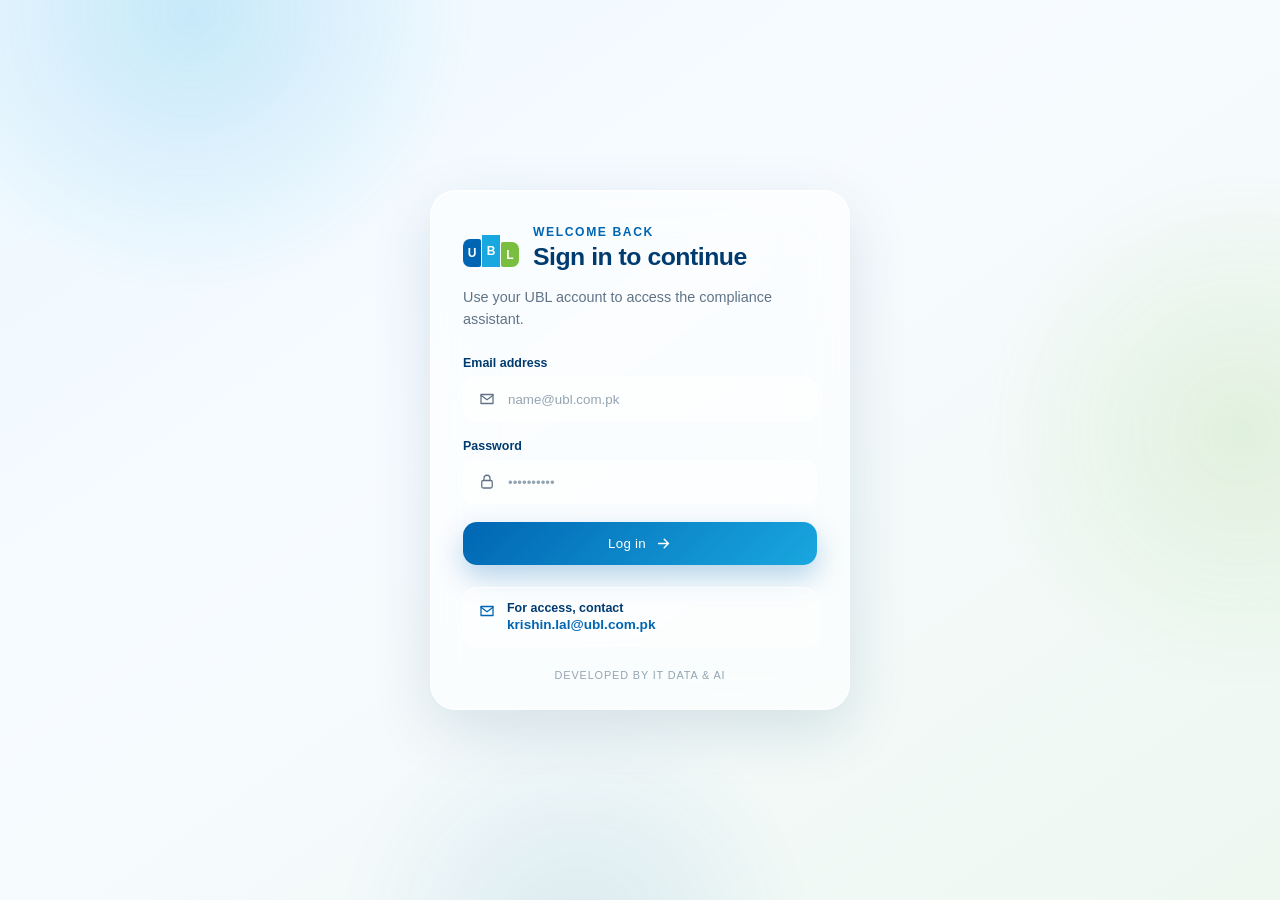
==== index.html @ 221191c2 "intital commit" ====
<!doctype html>
<html lang="en">
<head>
  <meta charset="utf-8">
  <meta name="viewport" content="width=device-width, initial-scale=1">
  <meta name="theme-color" content="#005aa9">
  <meta name="description" content="UBL compliance knowledge assistant">
  <title>UBL Compliance Assistant</title>
  <link rel="stylesheet" href="styles.css?v=6">
  <script src="config.js"></script>
  <script src="auth.js"></script>
  <script>requireSession();</script>
</head>
<body>
  <div class="aurora" aria-hidden="true"><i></i><i></i><i></i></div>

  <header class="topbar glass">
    <a class="brand" href="index.html" aria-label="UBL Compliance Assistant home">
      <span class="ubl-mark" aria-hidden="true"><b>U</b><b>B</b><b>L</b></span>
      <span class="brand-copy"><strong>United Bank Limited</strong><small>Compliance Assistant</small></span>
    </a>
    <div class="topbar-right">
      <span class="pilot"><i></i> Compliance knowledge base</span>
      <button id="logout-button" class="logout-button" type="button" title="Log out">
        <svg viewBox="0 0 24 24" aria-hidden="true"><path d="M9 21H5a2 2 0 0 1-2-2V5a2 2 0 0 1 2-2h4"/><path d="M16 17l5-5-5-5"/><path d="M21 12H9"/></svg>
      </button>
    </div>
  </header>

  <main class="app-shell">
    <section id="welcome" class="welcome">
      <div class="welcome-icon glass" aria-hidden="true">
        <svg viewBox="0 0 32 32"><path d="M8 7.5h16v17H8zM11.5 11h9M11.5 15h9M11.5 19h5"/></svg>
      </div>
      <p class="kicker">UBL Compliance Knowledge</p>
      <h1>How can I help?</h1>
      <p>Ask a compliance question in your own words. I will review the indexed guidance and provide a structured, source-grounded response.</p>
    </section>

    <section id="conversation" class="conversation" aria-live="polite"></section>

    <section id="error-panel" class="error-card glass" hidden role="alert">
      <strong>Something went wrong</strong>
      <p id="error-message"></p>
    </section>

    <div id="thinking" class="thinking" hidden aria-live="polite">
      <span class="assistant-avatar">UBL</span>
      <div class="thinking-bubble glass"><i></i><i></i><i></i><span>Reviewing relevant guidance</span></div>
    </div>
  </main>

  <div class="composer-wrap">
    <form id="question-form" class="composer glass">
      <label class="sr-only" for="question">Ask a compliance question</label>
      <textarea id="question" name="question" rows="1" maxlength="4000" required autofocus placeholder="Ask a compliance question..."></textarea>
      <button id="ask-button" type="submit" aria-label="Send question">
        <svg viewBox="0 0 24 24" aria-hidden="true"><path d="m5 12 14-7-5.5 14-2.5-5.5z"/></svg>
      </button>
    </form>
    <p class="composer-note">Verify material compliance decisions against the cited source and applicable UBL policy.</p>
  </div>

  <template id="user-message-template">
    <article class="turn user-turn">
      <div class="user-bubble"></div>
      <span class="user-avatar" aria-hidden="true">You</span>
    </article>
  </template>

  <template id="assistant-message-template">
    <article class="turn assistant-turn">
      <span class="assistant-avatar" aria-hidden="true">UBL</span>
      <div class="assistant-content">
        <div class="answer-topline">
          <span class="answer-status"></span>
          <button class="copy-button" type="button" aria-label="Copy complete answer">
            <svg viewBox="0 0 24 24" aria-hidden="true"><rect x="8" y="8" width="11" height="11" rx="2"/><path d="M16 8V6a2 2 0 0 0-2-2H6a2 2 0 0 0-2 2v8a2 2 0 0 0 2 2h2"/></svg>
            <span>Copy</span>
          </button>
        </div>
        <div class="answer-body markdown-body"></div>
        <div class="warning-list" hidden></div>
        <section class="sources" hidden>
          <button class="sources-toggle" type="button" aria-expanded="true">
            <span><b class="source-count"></b> Sources</span><i aria-hidden="true"></i>
          </button>
          <div class="source-list"></div>
        </section>
      </div>
    </article>
  </template>

  <script src="app.js?v=6" defer></script>
</body>
</html>
---- styles.css ----
:root {
  --ubl-blue: #0066b3;
  --ubl-deep: #003b70;
  --ubl-sky: #19a7df;
  --ubl-green: #79be3f;
  --ink: #102638;
  --muted: #607386;
  --glass: rgba(255, 255, 255, .58);
  --glass-strong: rgba(255, 255, 255, .78);
  --glass-border: rgba(255, 255, 255, .8);
  --line: rgba(39, 93, 132, .13);
  --shadow: 0 20px 60px rgba(7, 61, 103, .13), inset 0 1px 0 rgba(255, 255, 255, .75);
}

* { box-sizing: border-box; }
html { scroll-behavior: smooth; }
body {
  margin: 0;
  min-height: 100vh;
  color: var(--ink);
  background: linear-gradient(145deg, #edf8ff 0%, #f7fbff 42%, #eef8f1 100%);
  font-family: -apple-system, BlinkMacSystemFont, "Segoe UI", Helvetica, Arial, sans-serif;
  -webkit-font-smoothing: antialiased;
}

.aurora { position: fixed; inset: 0; overflow: hidden; pointer-events: none; z-index: -1; }
.aurora i { position: absolute; border-radius: 50%; filter: blur(2px); opacity: .55; }
.aurora i:nth-child(1) { width: 46vw; height: 46vw; top: -22vw; left: -8vw; background: radial-gradient(circle, rgba(25,167,223,.34), transparent 68%); }
.aurora i:nth-child(2) { width: 42vw; height: 42vw; top: 18vh; right: -18vw; background: radial-gradient(circle, rgba(121,190,63,.25), transparent 68%); }
.aurora i:nth-child(3) { width: 38vw; height: 38vw; bottom: -22vw; left: 26vw; background: radial-gradient(circle, rgba(0,102,179,.18), transparent 70%); }

.glass {
  background: var(--glass);
  border: 1px solid var(--glass-border);
  box-shadow: var(--shadow);
  -webkit-backdrop-filter: blur(28px) saturate(145%);
  backdrop-filter: blur(28px) saturate(145%);
}

.topbar {
  position: sticky;
  top: 14px;
  z-index: 20;
  width: min(1120px, calc(100% - 28px));
  height: 68px;
  margin: 14px auto 0;
  padding: 0 22px;
  display: flex;
  align-items: center;
  justify-content: space-between;
  border-radius: 22px;
}

.brand { display: flex; align-items: center; gap: 13px; color: inherit; text-decoration: none; }
.ubl-mark { display: flex; align-items: end; gap: 1px; height: 32px; color: white; }
.ubl-mark b { display: grid; place-items: center; width: 18px; background: var(--ubl-blue); font-size: 12px; font-weight: 800; }
.ubl-mark b:nth-child(1) { height: 28px; border-radius: 7px 2px 2px 7px; }
.ubl-mark b:nth-child(2) { height: 32px; background: var(--ubl-sky); }
.ubl-mark b:nth-child(3) { height: 25px; background: var(--ubl-green); border-radius: 2px 7px 7px 2px; }
.brand-copy { display: grid; gap: 2px; }
.brand-copy strong { color: var(--ubl-deep); font-size: .94rem; letter-spacing: -.01em; }
.brand-copy small { color: var(--muted); font-size: .73rem; }
.pilot { display: flex; align-items: center; gap: 8px; color: var(--muted); font-size: .78rem; font-weight: 600; }
.pilot i { width: 8px; height: 8px; border-radius: 50%; background: var(--ubl-green); box-shadow: 0 0 0 5px rgba(121,190,63,.15); }

.app-shell { width: min(900px, calc(100% - 32px)); margin: 0 auto; padding: 82px 0 190px; }
.welcome { max-width: 620px; margin: 0 auto; text-align: center; animation: rise .6s ease-out; }
.welcome-icon { width: 70px; height: 70px; margin: 0 auto 24px; display: grid; place-items: center; border-radius: 23px; color: var(--ubl-blue); }
.welcome-icon svg { width: 34px; fill: none; stroke: currentColor; stroke-width: 1.8; stroke-linecap: round; stroke-linejoin: round; }
.kicker { margin: 0 0 12px; color: var(--ubl-blue); font-size: .76rem; font-weight: 700; letter-spacing: .13em; text-transform: uppercase; }
h1 { margin: 0; color: var(--ubl-deep); font-size: clamp(2.5rem, 7vw, 4.6rem); font-weight: 650; letter-spacing: -.055em; line-height: 1; }
.welcome > p:last-child { max-width: 540px; margin: 22px auto 0; color: var(--muted); font-size: 1.02rem; line-height: 1.65; }

.conversation { display: grid; gap: 38px; }
.conversation:not(:empty) { margin-top: 0; }
.turn { display: flex; align-items: flex-start; gap: 14px; animation: rise .38s ease-out; }
.user-turn { justify-content: flex-end; }
.user-bubble { max-width: min(680px, 82%); padding: 14px 18px; color: white; background: linear-gradient(135deg, var(--ubl-blue), #087fbf); border-radius: 22px 22px 6px 22px; line-height: 1.55; box-shadow: 0 12px 30px rgba(0,102,179,.2); white-space: pre-wrap; }
.user-avatar, .assistant-avatar { flex: 0 0 auto; display: grid; place-items: center; font-weight: 750; }
.user-avatar { width: 38px; height: 38px; color: var(--ubl-deep); background: rgba(255,255,255,.68); border: 1px solid rgba(255,255,255,.9); border-radius: 50%; font-size: .68rem; box-shadow: 0 8px 22px rgba(7,61,103,.1); }
.assistant-avatar { width: 42px; height: 42px; color: white; background: linear-gradient(145deg, var(--ubl-blue), var(--ubl-sky)); border: 3px solid rgba(255,255,255,.75); border-radius: 14px; font-size: .62rem; box-shadow: 0 9px 24px rgba(0,102,179,.22); }
.assistant-content { min-width: 0; width: calc(100% - 56px); }
.answer-topline { min-height: 42px; display: flex; align-items: center; justify-content: space-between; gap: 16px; }
.answer-status { display: inline-flex; align-items: center; gap: 7px; color: var(--ubl-blue); font-size: .73rem; font-weight: 750; letter-spacing: .08em; text-transform: uppercase; }
.answer-status::before { content: ""; width: 7px; height: 7px; border-radius: 50%; background: var(--ubl-green); }
.answer-status.abstain::before, .answer-status.conflict::before { background: #d06a5f; }
.answer-status.clarify::before { background: #e3a437; }
.copy-button { display: inline-flex; align-items: center; gap: 7px; padding: 8px 12px; color: var(--ubl-deep); background: rgba(255,255,255,.56); border: 1px solid rgba(255,255,255,.82); border-radius: 11px; box-shadow: 0 6px 18px rgba(7,61,103,.08); cursor: pointer; font: 600 .78rem inherit; transition: .2s ease; }
.copy-button:hover { color: white; background: var(--ubl-blue); transform: translateY(-1px); }
.copy-button svg { width: 15px; fill: none; stroke: currentColor; stroke-width: 1.8; }

.markdown-body { padding-top: 6px; color: #183347; font-size: .98rem; line-height: 1.72; }
.markdown-body h1, .markdown-body h2, .markdown-body h3 { margin: 1.45em 0 .55em; color: var(--ubl-deep); letter-spacing: -.025em; line-height: 1.25; }
.markdown-body h1 { font-size: 1.55rem; }
.markdown-body h2 { font-size: 1.3rem; padding-bottom: 7px; border-bottom: 1px solid var(--line); }
.markdown-body h3 { font-size: 1.08rem; }
.markdown-body p { margin: .65em 0; }
.markdown-body ul, .markdown-body ol { margin: .7em 0; padding-left: 1.45rem; }
.markdown-body li { margin: .38em 0; padding-left: .25rem; }
.markdown-body strong { color: var(--ubl-deep); }
.markdown-body blockquote { margin: 1em 0; padding: 10px 16px; color: var(--muted); background: rgba(255,255,255,.48); border-left: 3px solid var(--ubl-green); border-radius: 0 10px 10px 0; }
.markdown-body table { width: 100%; margin: 1rem 0; border-collapse: separate; border-spacing: 0; overflow: hidden; background: rgba(255,255,255,.58); border: 1px solid var(--line); border-radius: 14px; font-size: .88rem; }
.markdown-body th, .markdown-body td { padding: 11px 13px; text-align: left; border-right: 1px solid var(--line); border-bottom: 1px solid var(--line); vertical-align: top; }
.markdown-body th { color: white; background: var(--ubl-blue); font-weight: 650; }
.markdown-body tr:last-child td { border-bottom: 0; }
.markdown-body th:last-child, .markdown-body td:last-child { border-right: 0; }
.markdown-body code { padding: 2px 5px; color: var(--ubl-deep); background: rgba(0,102,179,.08); border-radius: 5px; }

.warning-list { margin-top: 14px; padding: 12px 14px; color: #24526e; background: rgba(220,241,252,.68); border: 1px solid rgba(25,167,223,.2); border-left: 3px solid var(--ubl-sky); border-radius: 13px; font-size: .84rem; }
.warning-list p { margin: 0 0 5px; }
.warning-list p:last-child { margin: 0; }

.sources { margin-top: 22px; overflow: hidden; background: rgba(255,255,255,.42); border: 1px solid rgba(255,255,255,.8); border-radius: 18px; box-shadow: inset 0 1px 0 rgba(255,255,255,.7); }
.sources-toggle { width: 100%; padding: 14px 17px; display: flex; align-items: center; justify-content: space-between; color: var(--ubl-deep); background: transparent; border: 0; cursor: pointer; font: 600 .85rem inherit; }
.sources-toggle i { width: 8px; height: 8px; border-right: 2px solid currentColor; border-bottom: 2px solid currentColor; transform: rotate(45deg); transition: transform .2s; }
.sources.collapsed .sources-toggle i { transform: rotate(-45deg); }
.sources.collapsed .source-list { display: none; }
.source-count { display: inline-grid; place-items: center; min-width: 24px; height: 24px; margin-right: 7px; color: white; background: var(--ubl-blue); border-radius: 8px; font-size: .72rem; }
.source-list { padding: 0 14px 13px; display: grid; gap: 9px; }
.source-card { padding: 13px 14px; background: rgba(255,255,255,.66); border: 1px solid rgba(48,104,142,.1); border-radius: 13px; }
.source-card dl { margin: 0; display: grid; grid-template-columns: 90px 1fr; gap: 5px 10px; }
.source-card dt { color: var(--muted); font-size: .72rem; font-weight: 600; }
.source-card dd { min-width: 0; margin: 0; color: var(--ink); font-size: .78rem; overflow-wrap: anywhere; }

.thinking { margin-top: 38px; display: flex; gap: 14px; align-items: flex-start; }
.thinking[hidden], .error-card[hidden] { display: none; }
.thinking-bubble { min-height: 48px; padding: 12px 18px; display: flex; align-items: center; gap: 5px; border-radius: 6px 18px 18px 18px; }
.thinking-bubble i { width: 7px; height: 7px; border-radius: 50%; background: var(--ubl-blue); animation: bounce 1.2s infinite ease-in-out; }
.thinking-bubble i:nth-child(2) { animation-delay: .15s; }
.thinking-bubble i:nth-child(3) { animation-delay: .3s; }
.thinking-bubble span { margin-left: 7px; color: var(--muted); font-size: .82rem; }
@keyframes bounce { 0%, 60%, 100% { transform: translateY(0); opacity: .45; } 30% { transform: translateY(-5px); opacity: 1; } }
@keyframes rise { from { opacity: 0; transform: translateY(12px); } to { opacity: 1; transform: none; } }

.error-card { margin: 30px 0; padding: 16px 18px; color: #8c342c; border-left: 4px solid #d06a5f; border-radius: 8px 18px 18px 8px; }
.error-card p { margin: 5px 0 0; font-size: .88rem; }

.composer-wrap { position: fixed; z-index: 30; left: 50%; bottom: 0; width: min(900px, calc(100% - 26px)); padding: 16px 0 13px; transform: translateX(-50%); }
.composer-wrap::before { content: ""; position: absolute; z-index: -1; left: -12vw; right: -12vw; bottom: 0; height: 155px; background: linear-gradient(to top, rgba(240,248,250,.98) 38%, transparent); pointer-events: none; }
.composer { min-height: 64px; padding: 9px 10px 9px 19px; display: flex; align-items: end; gap: 10px; border-radius: 25px; }
.composer textarea { flex: 1; max-height: 180px; padding: 11px 0; resize: none; overflow-y: auto; color: var(--ink); background: transparent; border: 0; outline: 0; font: 500 1rem/1.45 inherit; }
.composer textarea::placeholder { color: #788b98; }
#ask-button { flex: 0 0 auto; width: 46px; height: 46px; display: grid; place-items: center; color: white; background: linear-gradient(145deg, var(--ubl-blue), #0787ca); border: 0; border-radius: 16px; cursor: pointer; box-shadow: 0 9px 22px rgba(0,102,179,.25); transition: .2s ease; }
#ask-button:hover { transform: translateY(-2px) scale(1.02); }
#ask-button:disabled { opacity: .48; cursor: wait; transform: none; }
#ask-button svg { width: 22px; fill: none; stroke: currentColor; stroke-width: 1.8; stroke-linejoin: round; }
.composer-note { margin: 8px 0 0; text-align: center; color: #71828d; font-size: .68rem; }
.sr-only { position: absolute; width: 1px; height: 1px; padding: 0; margin: -1px; overflow: hidden; clip: rect(0,0,0,0); white-space: nowrap; border: 0; }

@media (max-width: 680px) {
  .topbar { height: 60px; padding: 0 15px; border-radius: 19px; }
  .brand-copy strong { font-size: .82rem; }
  .brand-copy small, .pilot { display: none; }
  .app-shell { width: min(100% - 22px, 900px); padding-top: 56px; }
  .welcome-icon { width: 60px; height: 60px; border-radius: 20px; }
  .welcome > p:last-child { font-size: .92rem; }
  .user-bubble { max-width: 86%; }
  .assistant-avatar { width: 36px; height: 36px; border-radius: 12px; }
  .assistant-content { width: calc(100% - 50px); }
  .markdown-body { font-size: .93rem; }
  .markdown-body table { display: block; overflow-x: auto; }
  .source-card dl { grid-template-columns: 72px 1fr; }
  .composer-wrap { width: calc(100% - 18px); }
}

@media (prefers-reduced-motion: reduce) {
  *, *::before, *::after { scroll-behavior: auto !important; animation: none !important; transition: none !important; }
}

/* ===================== Login page ===================== */
.login-page { display: flex; min-height: 100vh; }
.login-shell { flex: 1; display: grid; place-items: center; padding: 24px; }
.login-card {
  width: min(420px, 100%);
  padding: 34px 32px 28px;
  border-radius: 26px;
  animation: rise .5s ease-out;
}
.login-header { display: flex; align-items: center; gap: 14px; margin-bottom: 4px; }
.login-header .ubl-mark { height: 38px; }
.login-header .kicker { margin: 0 0 3px; }
.login-card h1 { font-size: 1.55rem; letter-spacing: -.02em; line-height: 1.2; }
.login-subtitle { margin: 14px 0 26px; color: var(--muted); font-size: .9rem; line-height: 1.55; }

.field-label { display: block; margin: 0 0 7px; color: var(--ubl-deep); font-size: .78rem; font-weight: 650; }
.field-input {
  display: flex; align-items: center; gap: 10px;
  margin-bottom: 18px; padding: 12px 14px;
  background: rgba(255,255,255,.55);
  border: 1px solid var(--glass-border);
  border-radius: 13px;
  transition: border-color .15s ease, box-shadow .15s ease;
}
.field-input:focus-within { border-color: var(--ubl-sky); box-shadow: 0 0 0 3px rgba(25,167,223,.15); }
.field-input svg { width: 18px; flex: 0 0 auto; fill: none; stroke: var(--muted); stroke-width: 1.7; stroke-linecap: round; stroke-linejoin: round; }
.field-input input { flex: 1; min-width: 0; border: 0; outline: 0; background: transparent; color: var(--ink); font: 500 .95rem inherit; }
.field-input input::placeholder { color: #93a4b1; }

.login-error {
  margin: -4px 0 16px; padding: 10px 13px;
  color: #8c342c; background: rgba(208,106,95,.1);
  border-left: 3px solid #d06a5f; border-radius: 0 10px 10px 0;
  font-size: .82rem;
}

.login-submit {
  width: 100%; padding: 13px 18px;
  display: flex; align-items: center; justify-content: center; gap: 9px;
  color: white; background: linear-gradient(135deg, var(--ubl-blue), var(--ubl-sky));
  border: 0; border-radius: 14px; cursor: pointer;
  font: 700 .92rem inherit; letter-spacing: .02em;
  box-shadow: 0 12px 28px rgba(0,102,179,.28);
  transition: transform .15s ease, opacity .15s ease;
}
.login-submit:hover { transform: translateY(-1px); }
.login-submit:disabled { opacity: .6; cursor: wait; transform: none; }
.login-submit svg { width: 17px; fill: none; stroke: currentColor; stroke-width: 2; stroke-linecap: round; stroke-linejoin: round; }

.login-contact {
  margin-top: 22px; padding: 13px 14px;
  display: flex; align-items: flex-start; gap: 11px;
  background: rgba(255,255,255,.42);
  border: 1px solid var(--glass-border);
  border-radius: 14px;
}
.login-contact svg { width: 18px; margin-top: 1px; flex: 0 0 auto; fill: none; stroke: var(--ubl-blue); stroke-width: 1.7; stroke-linecap: round; stroke-linejoin: round; }
.login-contact strong { display: block; color: var(--ubl-deep); font-size: .78rem; font-weight: 650; }
.login-contact a { color: var(--ubl-blue); font-size: .85rem; font-weight: 600; text-decoration: none; }
.login-contact a:hover { text-decoration: underline; }

.login-footer { margin: 22px 0 0; text-align: center; color: #93a4b1; font-size: .68rem; letter-spacing: .08em; text-transform: uppercase; }

@media (max-width: 480px) {
  .login-card { padding: 28px 22px 24px; border-radius: 22px; }
}

.topbar-right { display: flex; align-items: center; gap: 14px; }
.logout-button {
  display: grid; place-items: center; width: 34px; height: 34px;
  color: var(--muted); background: rgba(255,255,255,.5);
  border: 1px solid var(--glass-border); border-radius: 10px; cursor: pointer;
  transition: color .15s ease, background .15s ease;
}
.logout-button:hover { color: #d06a5f; background: rgba(208,106,95,.08); }
.logout-button svg { width: 17px; fill: none; stroke: currentColor; stroke-width: 1.8; stroke-linecap: round; stroke-linejoin: round; }
@media (max-width: 680px) { .pilot { display: none; } }
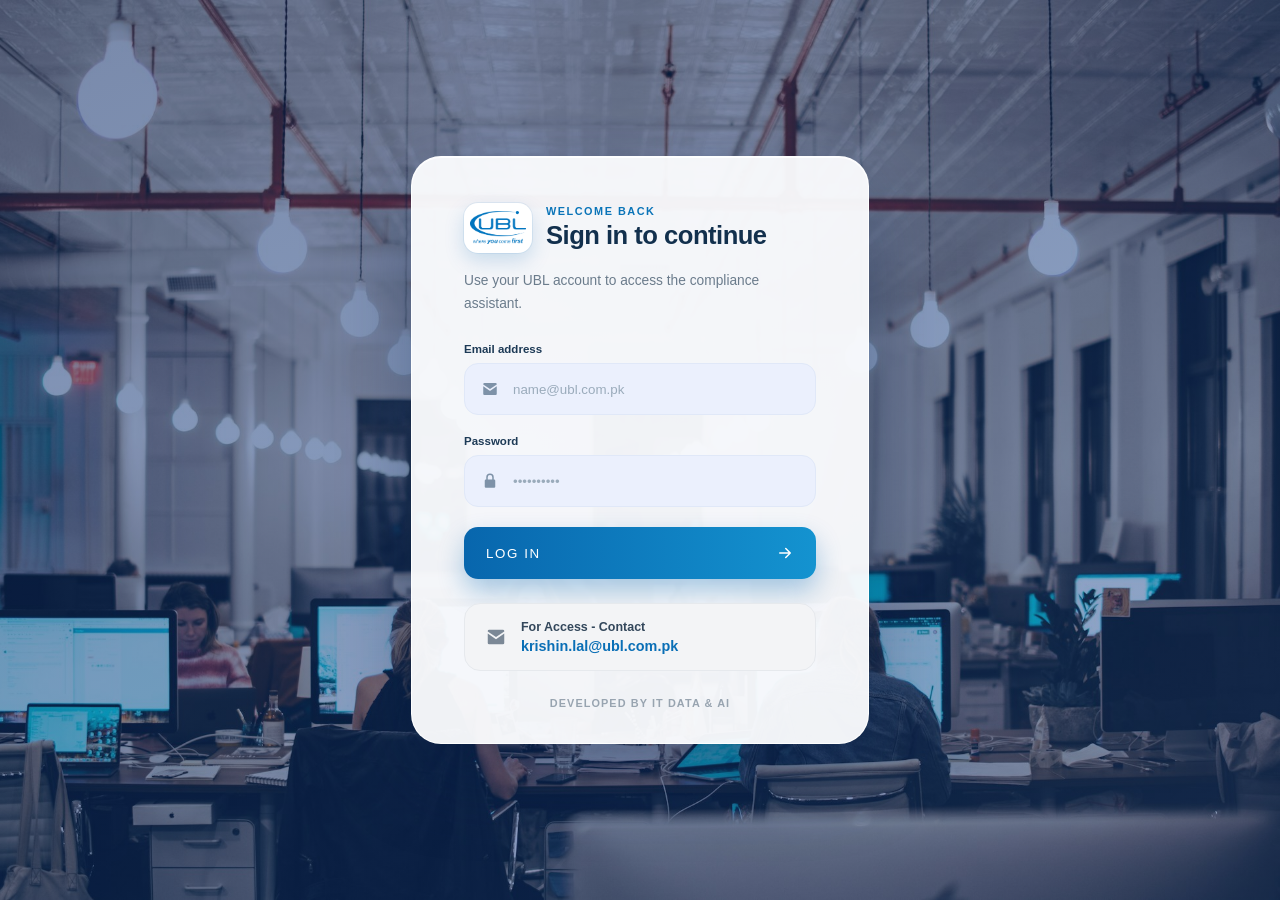
==== commit 3f56d8c7: "Updated the Login Page with a new login-bg, updated UBL logo and favicon" ====
--- a/index.html
+++ b/index.html
@@ -6,7 +6,9 @@
   <meta name="theme-color" content="#005aa9">
   <meta name="description" content="UBL compliance knowledge assistant">
   <title>UBL Compliance Assistant</title>
-  <link rel="stylesheet" href="styles.css?v=6">
+  <link rel="icon" type="image/png" href="assets/favicon.png">
+  <link rel="apple-touch-icon" href="assets/favicon.png">
+  <link rel="stylesheet" href="styles.css?v=7">
   <script src="config.js"></script>
   <script src="auth.js"></script>
   <script>requireSession();</script>
@@ -16,7 +18,7 @@
 
   <header class="topbar glass">
     <a class="brand" href="index.html" aria-label="UBL Compliance Assistant home">
-      <span class="ubl-mark" aria-hidden="true"><b>U</b><b>B</b><b>L</b></span>
+      <img class="brand-logo" src="assets/ubl-logo.png" alt="UBL" width="56" height="34">
       <span class="brand-copy"><strong>United Bank Limited</strong><small>Compliance Assistant</small></span>
     </a>
     <div class="topbar-right">
--- a/styles.css
+++ b/styles.css
@@ -57,6 +57,7 @@
 .ubl-mark b:nth-child(1) { height: 28px; border-radius: 7px 2px 2px 7px; }
 .ubl-mark b:nth-child(2) { height: 32px; background: var(--ubl-sky); }
 .ubl-mark b:nth-child(3) { height: 25px; background: var(--ubl-green); border-radius: 2px 7px 7px 2px; }
+.brand-logo { height: 34px; width: auto; display: block; flex: 0 0 auto; }
 .brand-copy { display: grid; gap: 2px; }
 .brand-copy strong { color: var(--ubl-deep); font-size: .94rem; letter-spacing: -.01em; }
 .brand-copy small { color: var(--muted); font-size: .73rem; }
@@ -168,33 +169,49 @@
 }
 
 /* ===================== Login page ===================== */
-.login-page { display: flex; min-height: 100vh; }
+.login-page {
+  display: flex; min-height: 100vh;
+  background:
+    linear-gradient(160deg, rgba(10, 40, 100, .55), rgba(20, 70, 150, .45)),
+    url("assets/login-bg.jpg") center / cover no-repeat fixed;
+}
 .login-shell { flex: 1; display: grid; place-items: center; padding: 24px; }
 .login-card {
-  width: min(420px, 100%);
-  padding: 34px 32px 28px;
-  border-radius: 26px;
+  width: min(458px, 100%);
+  padding: 46px 52px 34px;
+  background: rgba(250, 251, 253, .96);
+  border: 1px solid rgba(255, 255, 255, .9);
+  border-radius: 30px;
+  box-shadow: 0 30px 80px rgba(5, 25, 70, .35), inset 0 1px 0 rgba(255, 255, 255, .9);
   animation: rise .5s ease-out;
 }
 .login-header { display: flex; align-items: center; gap: 14px; margin-bottom: 4px; }
-.login-header .ubl-mark { height: 38px; }
-.login-header .kicker { margin: 0 0 3px; }
-.login-card h1 { font-size: 1.55rem; letter-spacing: -.02em; line-height: 1.2; }
-.login-subtitle { margin: 14px 0 26px; color: var(--muted); font-size: .9rem; line-height: 1.55; }
-
-.field-label { display: block; margin: 0 0 7px; color: var(--ubl-deep); font-size: .78rem; font-weight: 650; }
+.login-logo {
+  flex: 0 0 auto; width: 68px; height: 50px; padding: 4px 6px;
+  display: grid; place-items: center;
+  background: #fff; border-radius: 14px;
+  box-shadow: 0 8px 20px rgba(0, 102, 179, .18), 0 0 0 1px rgba(0, 102, 179, .08);
+}
+.login-logo img { display: block; width: 100%; height: 100%; object-fit: contain; }
+.login-header .kicker { margin: 0 0 3px; font-size: .68rem; letter-spacing: .14em; color: #0a74b8; }
+.login-card h1 { font-size: 1.6rem; font-weight: 600; letter-spacing: -.02em; line-height: 1.2; color: #12304d; }
+.login-subtitle { margin: 16px 0 28px; color: #6b7c8c; font-size: .86rem; line-height: 1.7; }
+
+.field-label { display: block; margin: 0 0 8px; color: #1d3a56; font-size: .72rem; font-weight: 700; }
 .field-input {
-  display: flex; align-items: center; gap: 10px;
-  margin-bottom: 18px; padding: 12px 14px;
-  background: rgba(255,255,255,.55);
-  border: 1px solid var(--glass-border);
-  border-radius: 13px;
-  transition: border-color .15s ease, box-shadow .15s ease;
-}
-.field-input:focus-within { border-color: var(--ubl-sky); box-shadow: 0 0 0 3px rgba(25,167,223,.15); }
-.field-input svg { width: 18px; flex: 0 0 auto; fill: none; stroke: var(--muted); stroke-width: 1.7; stroke-linecap: round; stroke-linejoin: round; }
-.field-input input { flex: 1; min-width: 0; border: 0; outline: 0; background: transparent; color: var(--ink); font: 500 .95rem inherit; }
-.field-input input::placeholder { color: #93a4b1; }
+  display: flex; align-items: center; gap: 12px;
+  margin-bottom: 20px; padding: 0 16px; height: 52px;
+  background: #ebf0fd;
+  border: 1px solid #e0e8f8;
+  border-radius: 14px;
+  transition: border-color .15s ease, box-shadow .15s ease, background .15s ease;
+}
+.field-input:focus-within { background: #e6edfc; border-color: var(--ubl-sky); box-shadow: 0 0 0 3px rgba(25,167,223,.18); }
+.field-input svg { width: 18px; flex: 0 0 auto; fill: none; stroke: #7e92a8; stroke-width: 1.7; stroke-linecap: round; stroke-linejoin: round; }
+.field-input svg.ico-fill { fill: #7e92a8; stroke: none; }
+.field-input input { flex: 1; min-width: 0; height: 100%; border: 0; outline: 0; background: transparent; color: #0f2437; font: 500 .95rem inherit; }
+.field-input input::placeholder { color: #9aabbb; }
+.field-input input:-webkit-autofill { -webkit-box-shadow: 0 0 0 40px #ebf0fd inset; -webkit-text-fill-color: #0f2437; }
 
 .login-error {
   margin: -4px 0 16px; padding: 10px 13px;
@@ -204,37 +221,37 @@
 }
 
 .login-submit {
-  width: 100%; padding: 13px 18px;
-  display: flex; align-items: center; justify-content: center; gap: 9px;
-  color: white; background: linear-gradient(135deg, var(--ubl-blue), var(--ubl-sky));
+  width: 100%; height: 52px; padding: 0 22px;
+  display: flex; align-items: center; justify-content: space-between; gap: 9px;
+  color: white; background: linear-gradient(90deg, #0866ad, #1493d0);
   border: 0; border-radius: 14px; cursor: pointer;
-  font: 700 .92rem inherit; letter-spacing: .02em;
-  box-shadow: 0 12px 28px rgba(0,102,179,.28);
+  font: 700 .8rem inherit; letter-spacing: .12em; text-transform: uppercase;
+  box-shadow: 0 12px 26px rgba(0,102,179,.32);
   transition: transform .15s ease, opacity .15s ease;
 }
 .login-submit:hover { transform: translateY(-1px); }
 .login-submit:disabled { opacity: .6; cursor: wait; transform: none; }
-.login-submit svg { width: 17px; fill: none; stroke: currentColor; stroke-width: 2; stroke-linecap: round; stroke-linejoin: round; }
+.login-submit svg { width: 18px; fill: none; stroke: currentColor; stroke-width: 2; stroke-linecap: round; stroke-linejoin: round; }
 
 .login-contact {
-  margin-top: 22px; padding: 13px 14px;
-  display: flex; align-items: flex-start; gap: 11px;
-  background: rgba(255,255,255,.42);
-  border: 1px solid var(--glass-border);
-  border-radius: 14px;
-}
-.login-contact svg { width: 18px; margin-top: 1px; flex: 0 0 auto; fill: none; stroke: var(--ubl-blue); stroke-width: 1.7; stroke-linecap: round; stroke-linejoin: round; }
-.login-contact strong { display: block; color: var(--ubl-deep); font-size: .78rem; font-weight: 650; }
-.login-contact a { color: var(--ubl-blue); font-size: .85rem; font-weight: 600; text-decoration: none; }
+  margin-top: 24px; padding: 16px 20px;
+  display: flex; align-items: center; gap: 14px;
+  background: #f3f4f6;
+  border: 1px solid #e6e9ed;
+  border-radius: 16px;
+}
+.login-contact svg { width: 22px; flex: 0 0 auto; fill: #7b8896; stroke: none; }
+.login-contact div { display: grid; gap: 4px; }
+.login-contact strong { display: block; color: #33475b; font-size: .78rem; font-weight: 650; }
+.login-contact a { color: #0a6fb6; font-size: .9rem; font-weight: 700; text-decoration: none; }
 .login-contact a:hover { text-decoration: underline; }
 
-.login-footer { margin: 22px 0 0; text-align: center; color: #93a4b1; font-size: .68rem; letter-spacing: .08em; text-transform: uppercase; }
+.login-footer { margin: 26px 0 0; text-align: center; color: #98a4b0; font-size: .68rem; font-weight: 600; letter-spacing: .1em; text-transform: uppercase; }
 
 @media (max-width: 480px) {
-  .login-card { padding: 28px 22px 24px; border-radius: 22px; }
-}
-
-.topbar-right { display: flex; align-items: center; gap: 14px; }
+  .login-card { padding: 32px 24px 26px; border-radius: 24px; }
+}
+
 .logout-button {
   display: grid; place-items: center; width: 34px; height: 34px;
   color: var(--muted); background: rgba(255,255,255,.5);
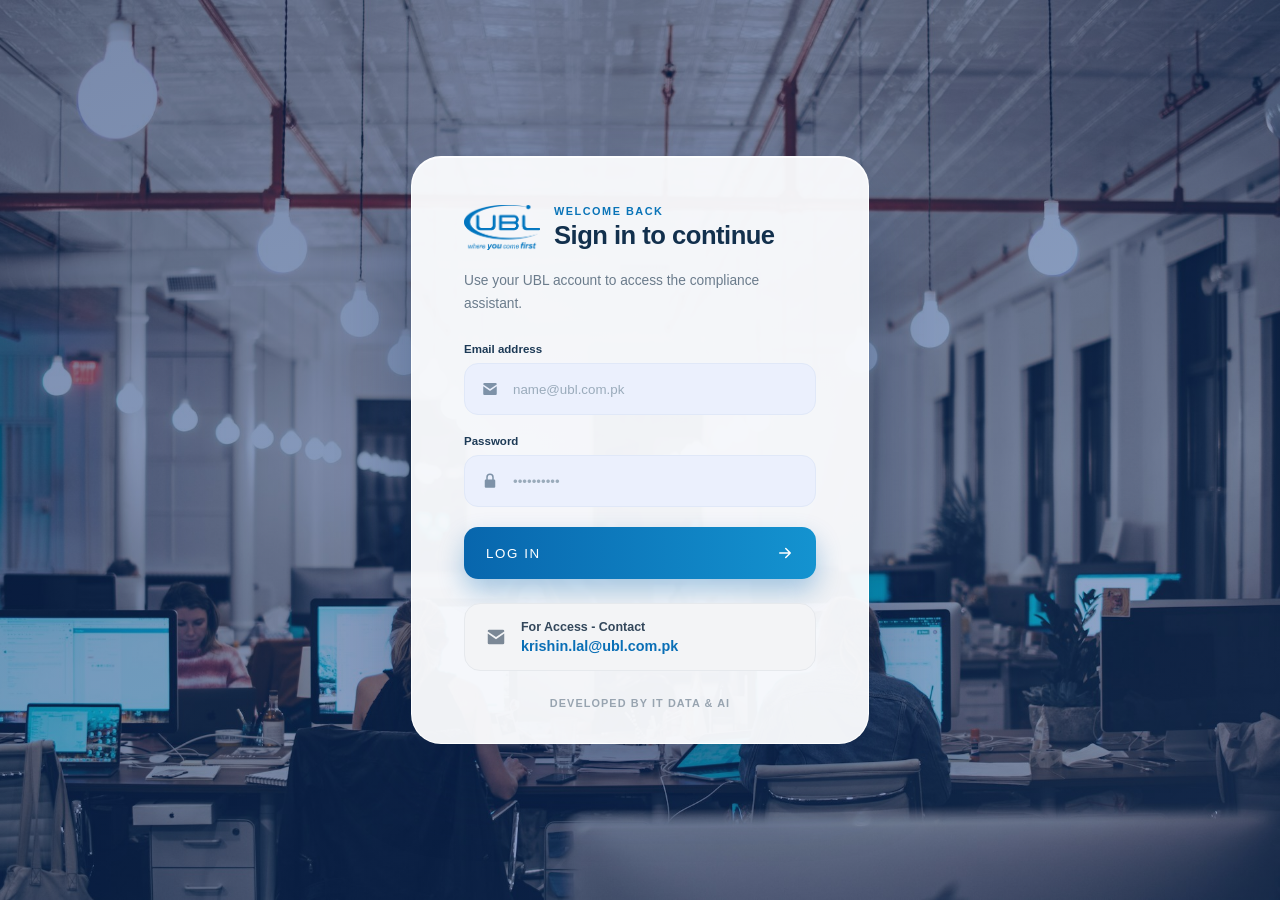
==== commit 40850d38: "fixing crash" ====
--- a/index.html
+++ b/index.html
@@ -8,7 +8,7 @@
   <title>UBL Compliance Assistant</title>
   <link rel="icon" type="image/png" href="assets/favicon.png">
   <link rel="apple-touch-icon" href="assets/favicon.png">
-  <link rel="stylesheet" href="styles.css?v=7">
+  <link rel="stylesheet" href="styles.css?v=8">
   <script src="config.js"></script>
   <script src="auth.js"></script>
   <script>requireSession();</script>
@@ -23,8 +23,16 @@
     </a>
     <div class="topbar-right">
       <span class="pilot"><i></i> Compliance knowledge base</span>
-      <button id="logout-button" class="logout-button" type="button" title="Log out">
+      <div class="user-chip" title="Signed in user">
+        <span id="user-avatar" class="user-avatar-sm" aria-hidden="true"></span>
+        <span class="user-meta">
+          <small>Signed in as</small>
+          <strong id="user-email"></strong>
+        </span>
+      </div>
+      <button id="logout-button" class="logout-button" type="button" title="Log out" aria-label="Log out">
         <svg viewBox="0 0 24 24" aria-hidden="true"><path d="M9 21H5a2 2 0 0 1-2-2V5a2 2 0 0 1 2-2h4"/><path d="M16 17l5-5-5-5"/><path d="M21 12H9"/></svg>
+        <span>Log out</span>
       </button>
     </div>
   </header>
@@ -95,4 +103,4 @@
 
   <script src="app.js?v=6" defer></script>
 </body>
-</html>
+</html>
--- a/styles.css
+++ b/styles.css
@@ -187,10 +187,9 @@
 }
 .login-header { display: flex; align-items: center; gap: 14px; margin-bottom: 4px; }
 .login-logo {
-  flex: 0 0 auto; width: 68px; height: 50px; padding: 4px 6px;
+  flex: 0 0 auto; width: 76px; height: 50px;
   display: grid; place-items: center;
-  background: #fff; border-radius: 14px;
-  box-shadow: 0 8px 20px rgba(0, 102, 179, .18), 0 0 0 1px rgba(0, 102, 179, .08);
+  background: transparent;
 }
 .login-logo img { display: block; width: 100%; height: 100%; object-fit: contain; }
 .login-header .kicker { margin: 0 0 3px; font-size: .68rem; letter-spacing: .14em; color: #0a74b8; }
@@ -252,12 +251,31 @@
   .login-card { padding: 32px 24px 26px; border-radius: 24px; }
 }
 
+.topbar-right { display: flex; align-items: center; gap: 16px; }
+.pilot { white-space: nowrap; }
+.user-chip {
+  display: flex; align-items: center; gap: 10px;
+  padding: 5px 14px 5px 5px; max-width: 280px;
+  background: rgba(255,255,255,.55); border: 1px solid var(--glass-border); border-radius: 999px;
+}
+.user-chip[hidden] { display: none; }
+.user-avatar-sm {
+  flex: 0 0 auto; width: 32px; height: 32px; display: grid; place-items: center;
+  color: white; font-size: .82rem; font-weight: 700;
+  background: linear-gradient(145deg, var(--ubl-blue), var(--ubl-sky)); border-radius: 50%;
+}
+.user-meta { display: grid; gap: 1px; min-width: 0; line-height: 1.2; }
+.user-meta small { color: var(--muted); font-size: .66rem; }
+.user-meta strong { color: var(--ubl-deep); font-size: .8rem; font-weight: 650; overflow: hidden; text-overflow: ellipsis; white-space: nowrap; }
 .logout-button {
-  display: grid; place-items: center; width: 34px; height: 34px;
-  color: var(--muted); background: rgba(255,255,255,.5);
-  border: 1px solid var(--glass-border); border-radius: 10px; cursor: pointer;
-  transition: color .15s ease, background .15s ease;
-}
-.logout-button:hover { color: #d06a5f; background: rgba(208,106,95,.08); }
-.logout-button svg { width: 17px; fill: none; stroke: currentColor; stroke-width: 1.8; stroke-linecap: round; stroke-linejoin: round; }
-@media (max-width: 680px) { .pilot { display: none; } }
+  display: inline-flex; align-items: center; gap: 8px; height: 40px; padding: 0 16px;
+  color: var(--ubl-deep); background: rgba(255,255,255,.7);
+  border: 1px solid rgba(0,102,179,.22); border-radius: 12px; cursor: pointer;
+  font: 650 .82rem inherit;
+  transition: color .15s ease, background .15s ease, border-color .15s ease;
+}
+.logout-button:hover { color: #b9382c; background: rgba(208,106,95,.1); border-color: rgba(208,106,95,.45); }
+.logout-button svg { width: 17px; flex: 0 0 auto; fill: none; stroke: currentColor; stroke-width: 1.8; stroke-linecap: round; stroke-linejoin: round; }
+@media (max-width: 900px) { .user-meta { display: none; } .user-chip { padding: 5px; } }
+@media (max-width: 480px) { .logout-button span { display: none; } .logout-button { padding: 0 11px; } }
+@media (max-width: 680px) { .pilot { display: none; } }
